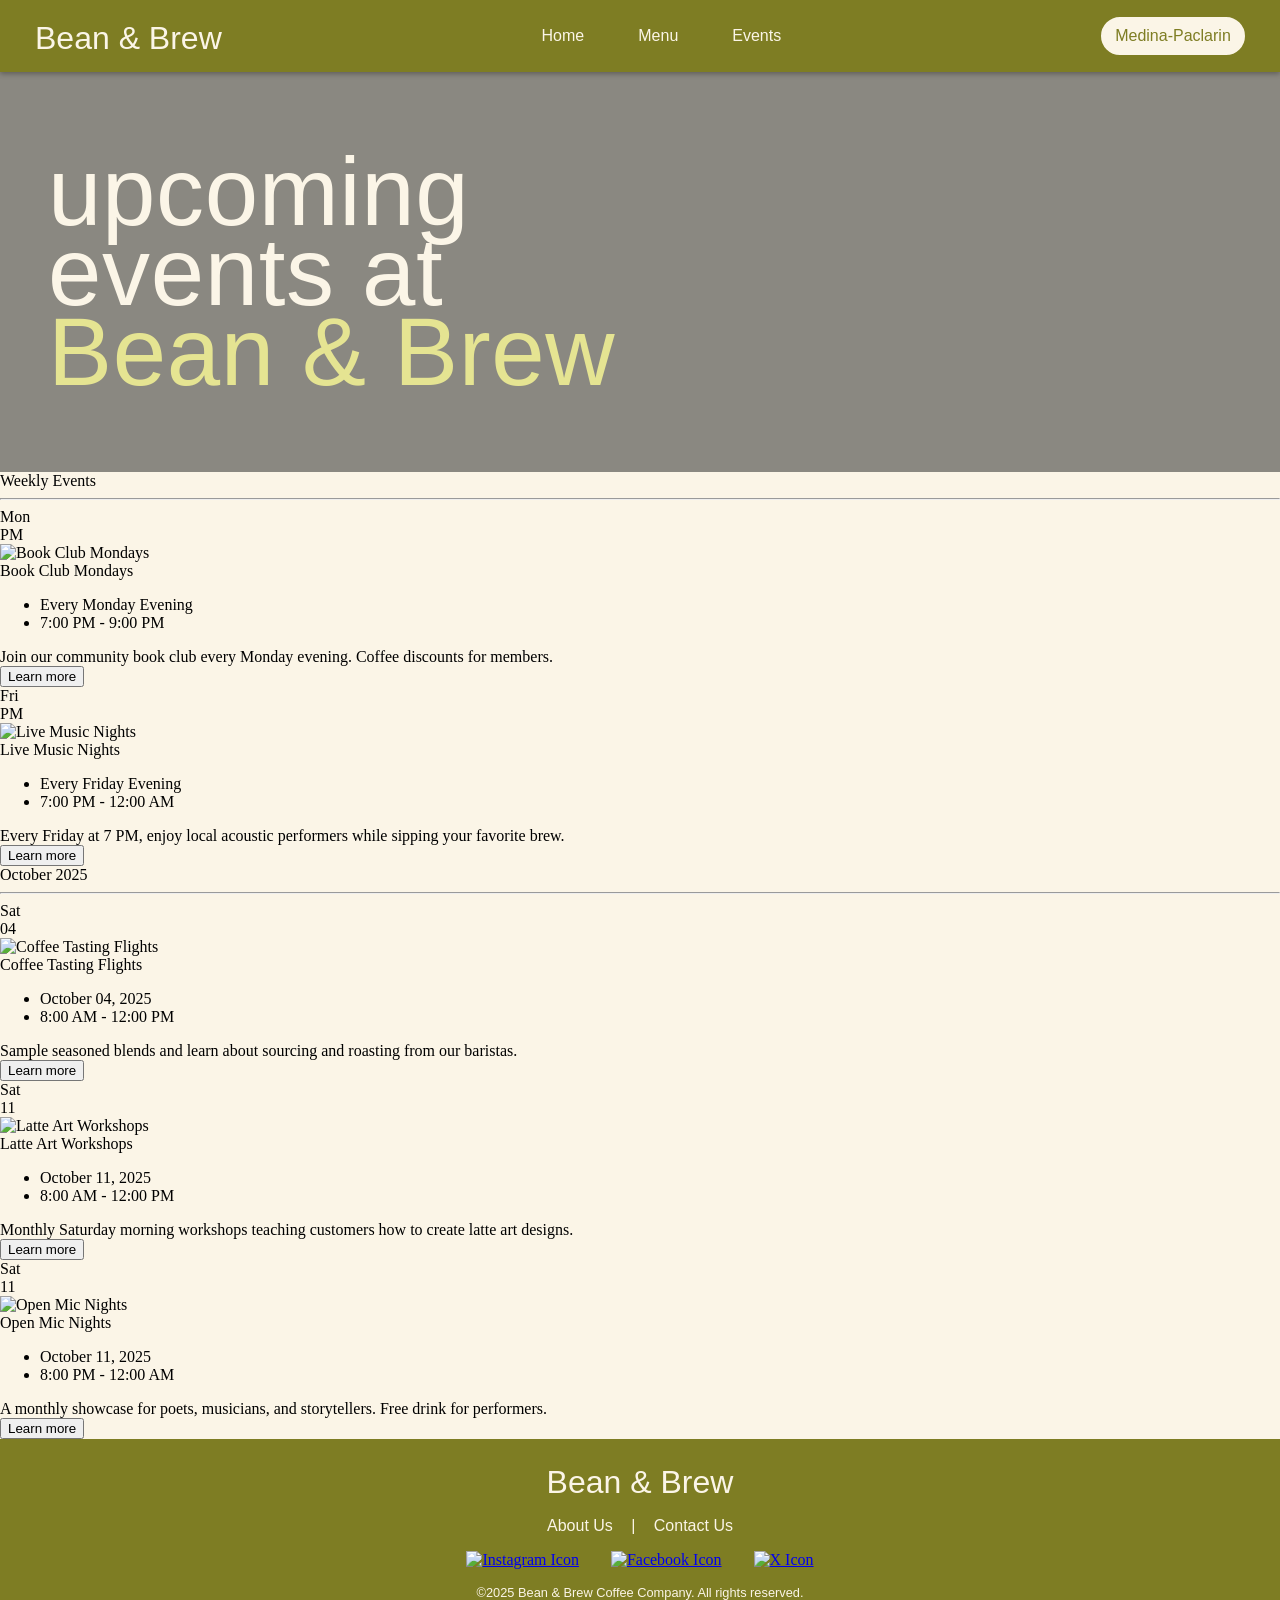
==== events.html @ 860c8d01 "Create events.html" ====
<!DOCTYPE html>
<html lang = "en">
<head>
    <meta charset = "UTF-8"/>
    <meta name = "viewport" content = "width=device-width, initial-scale=1.0">
    <title>Bean & Brew | Events</title>
    <link rel="stylesheet" href="font.css" />
    <link rel="stylesheet" href="header.css" />
    <link rel="stylesheet" href="footer.css" />
    <link rel="stylesheet" href="eventsStyle.css" />
</head> 
<body> 
    <!-- header -->
    <header class="header">
        <nav class="nav">
            <div class="beanbrew">Bean & Brew</div>
            <ul>
                <li><a href="index.html">Home</a></li>
                <li><a href="menu.html">Menu</a></li>
                <li><a href="events.html">Events</a></li>
            </ul>
            
            <div class="headerbuttons">
                <input type="button" id="" name="" value="Medina-Paclarin" class="welcomeButton" title="Profile Page">
            </div>
        </nav>
    </header>

    <!-- banner -->
     <section class="banner">
        <div class="message">
            <span>upcoming</span>
            <span>events at</span>
            <span class="highlight">Bean & Brew</span>
        </div>
     </section>

     <!-- events -->
    <main>

        <!-- weekly events -->
        <section>

            <!-- weekly divider -->
            <div class="weeklyDivider">
            <span class="sectionText">Weekly Events</span><hr class="weeklyLine">
            </div>

            <container class="weeklyEvent">
                <div class="weeklyInfo">Mon<br>PM</div>
                <div class="weeklyInfo"><img src="images/events/book club.jpg" alt="Book Club Mondays"></div>
                <div class="weeklyInfo">Book Club Mondays</div>
                <div class="weeklyInfo">
                    <ul>
                        <li>Every Monday Evening</li>
                        <li>7:00 PM - 9:00 PM</li>
                    </ul>
                </div>
                <div class="weeklyInfo">Join our community book club every Monday evening. Coffee discounts for members.</div>
                <div class="weeklyInfo"><input type="button" id="" name="" value="Learn more" class="learn" title="Learn more"></div>
            </container>

            <container class="weeklyEvent">
                <div class="weeklyInfo">Fri<br>PM</div>
                <div class="weeklyInfo"><img src="images/events/live nights.jpg" alt="Live Music Nights"></div>
                <div class="weeklyInfo">Live Music Nights</div>
                <div class="weeklyInfo">
                    <ul>
                        <li>Every Friday Evening</li>
                        <li>7:00 PM - 12:00 AM</li>
                    </ul>
                </div>
                <div class="weeklyInfo">Every Friday at 7 PM, enjoy local acoustic performers while sipping your favorite brew.</div>
                <div class="weeklyInfo"><input type="button" id="" name="" value="Learn more" class="learn" title="Learn more"></div>
            </container>
        </section>

        <!-- month events -->
        <section>

            <!-- month divider -->
            <div class="monthlyDivider">
            <span class="sectionText">October 2025</span><hr class="monthlyLine">
            </div>
            
            <container class="monthlyEvent">
                <div class="monthlyInfo">Sat<br>04</div>
                <div class="monthlyInfo"><img src="images/events/coffee tasting.jpg" alt="Coffee Tasting Flights"></div>
                <div class="monthlyInfo">Coffee Tasting Flights</div>
                <div class="monthlyInfo">
                    <ul>
                        <li>October 04, 2025</li>
                        <li>8:00 AM - 12:00 PM</li>
                    </ul>
                </div>
                <div class="monthlyInfo">Sample seasoned blends and learn about sourcing and roasting from our baristas.</div>
                <div class="monthlyInfo"><input type="button" id="" name="" value="Learn more" class="learn" title="Learn more"></div>
            </container>

            <container class="monthlyEvent">
                <div class="monthlyInfo">Sat<br>11</div>
                <div class="monthlyInfo"><img src="images/events/latte art.jpg" alt="Latte Art Workshops"></div>
                <div class="monthlyInfo">Latte Art Workshops</div>
                <div class="monthlyInfo">
                    <ul>
                        <li>October 11, 2025</li>
                        <li>8:00 AM - 12:00 PM</li>
                    </ul>
                </div>
                <div class="monthlyInfo">Monthly Saturday morning workshops teaching customers how to create latte art designs.</div>
                <div class="monthlyInfo"><input type="button" id="" name="" value="Learn more" class="learn" title="Learn more"></div>
            </container>

            <container class="monthlyEvent">
                <div class="monthlyInfo">Sat<br>11</div>
                <div class="monthlyInfo"><img src="images/events/open mic.jpg" alt="Open Mic Nights"></div>
                <div class="monthlyInfo">Open Mic Nights</div>
                <div class="monthlyInfo">
                    <ul>
                        <li>October 11, 2025</li>
                        <li>8:00 PM - 12:00 AM</li>
                    </ul>
                </div>
                <div class="monthlyInfo">A monthly showcase for poets, musicians, and storytellers. Free drink for performers.</div>
                <div class="monthlyInfo"><input type="button" id="" name="" value="Learn more" class="learn" title="Learn more"></div>
            </container>
        </section>
    </main>

    <!-- footer -->
    <footer class="footer">
        <div class="footerbeanbrew">Bean & Brew</div>
        <div class="link">
            <a href="index.html#aboutUs"><span>About Us</span></a>
            <span>|</span>
            <a href="index.html#contactInformation"><span>Contact Us</span></a>
        </div>
        <div class="socials">
            <a href="https://www.instagram.com/" title="Visit Instagram Page"><img src="images/main/instagramIcon.png" alt="Instagram Icon"></a>
            <a href="https://www.facebook.com/" title="Visit Facebook Page"><img src="images/main/facebookIcon.png" alt="Facebook Icon"></a>
            <a href="https://x.com/" title="Visit X Page"><img src="images/main/xIcon.png" alt="X Icon"></a>
        </div>
        <div class="copyrightText">©2025 Bean & Brew Coffee Company. All rights reserved.</div>
    </footer>
</body>                 
</html>
---- header.css ----
/*  colors: FBF5E7, 7E7D23, 744B37, E5E492*/
html {
    scroll-behavior: smooth;
}

body {
    background-color: #FBF5E7;
    background-image: url(images/main/pattern.png);
    background-size: contain;
    font: "Host Grotesk", sans-serif;
    margin: 0;
    padding: 0;
}

@media (min-width: 1051px) {
   .header {
        position: sticky;
        top: 0;
        z-index: 999;
        box-shadow: 0 2px 5px rgba(0, 0, 0, 0.3);
        padding: 15px;
        background-color: #7E7D23;
    }

    .nav {
        display: flex;
        justify-content: space-between;
        align-items: center;
    }

    .nav ul {
        list-style-type: none;
        margin: 0;
        padding: 0;
        font-size: 1rem;
    }

    .nav ul li {
        display: inline;
        margin: 25px;
        text-align: center;
    }

    .nav ul li a {
        color: #FBF5E7;
        text-decoration: none;
        font-family: "Host Grotesk", sans-serif;
    }

    .beanbrew {
        color: #FBF5E7;
        font-family: "Bolota", sans-serif;
        text-align: left;
        font-size: 2rem;
        padding-top: 5px;
        padding-left: 20px;
    }

    .headerbuttons {
        display: flex;
        gap: 10px;
        padding-right: 20px;
    }
    .headerbuttons input {
        border-radius: 5rem;
        border-style: solid;
        padding: 0.5rem 0.7rem;
        font-family: "Host Grotesk", sans-serif;
        font-size: 1rem;
        width: 9rem;
        display: flex;
        flex-direction: row;
    }

    .welcomeButton {
        background-color: #FBF5E7;
        color: #7E7D23;
        border-color: #FBF5E7;
        cursor: pointer;
    }

        /* banner */
    .banner {
        background-size: cover;
        height: 25rem;
        background-position: center;
        display: flex;
        align-items: center;
        justify-content: flex-start;
    }

    .message {
        background-color: rgb(27, 29, 28,0.5);
        height: 25rem;
        width: 100rem;
        display: flex;
        flex-direction: column;
        justify-content: center;
    }

    .message span {
        display: flex;
        justify-content: flex-start;
        align-items: center;
        padding-left: 3rem;
        color: #FBF5E7;
        font-family: "Bolota", sans-serif;
        letter-spacing: 0.04rem;
        font-size: 6rem;
        line-height: 5rem;   
    }

    .banner .message span.highlight {
        color: #E5E492;
    }
}

@media (max-width: 1050px) and (min-width: 801px) {
    .header {
        position: sticky;
        top: 0;
        z-index: 999;
        box-shadow: 0 2px 5px rgba(0, 0, 0, 0.3);
        padding: 13px;
        background-color: #7E7D23;
    }

    .nav {
        display: flex;
        justify-content: space-between;
        align-items: center;
    }

    .nav ul {
        list-style-type: none;
        margin: 0;
        padding: 0;
        font-size: 0.8rem;
    }

    .nav ul li {
        display: inline;
        margin: 18px;
        text-align: center;
    }

    .nav ul li a {
        color: #FBF5E7;
        text-decoration: none;
        font-family: "Host Grotesk", sans-serif;
    }

    .beanbrew {
        color: #FBF5E7;
        font-family: "Bolota", sans-serif;
        text-align: left;
        font-size: 1.5rem;
        padding-top: 4px;
        padding-left: 20px;
    }

    .headerbuttons {
        display: flex;
        gap: 9px;
        padding-right: 20px;
    }
    .headerbuttons input {
        border-radius: 5rem;
        border-style: solid;
        padding: 0.3rem 0.5rem;
        font-family: "Host Grotesk", sans-serif;
        font-size: 0.8rem;
        height: 1.9rem;
        width: 7.3rem;
        display: flex;
        flex-direction: row;
    }

    .welcomeButton {
        background-color: #FBF5E7;
        color: #7E7D23;
        border-color: #FBF5E7;
        cursor: pointer;
    }

    /* banner */
    .banner {
        background-size: cover;
        height: 18rem;
        background-position: center;
        display: flex;
        align-items: center;
        justify-content: flex-start;
    }

    .message {
        background-color: rgb(27, 29, 28,0.5);
        height: 18rem;
        width: 100rem;
        display: flex;
        flex-direction: column;
        justify-content: center;
    }

    .message span {
        display: flex;
        justify-content: flex-start;
        align-items: center;
        padding-left: 3rem;
        color: #FBF5E7;
        font-family: "Bolota", sans-serif;
        letter-spacing: 0.04rem;
        font-size: 4rem;
        line-height: 4rem;   
    }

    .banner .message span.highlight {
        color: #E5E492;
    }
}

@media (max-width: 800px) and (min-width: 501px) {
   .header {
        position: sticky;
        top: 0;
        z-index: 999;
        box-shadow: 0 2px 5px rgba(0, 0, 0, 0.3);
        padding: 10px;
        background-color: #7E7D23;
    }

    .nav {
        display: flex;
        justify-content: space-between;
        align-items: center;
    }

    .nav ul {
        list-style-type: none;
        margin: 0;
        padding: 0;
        font-size: 0.7rem;
    }

    .nav ul li {
        display: inline;
        margin: 9px;
        text-align: center;
    }

    .nav ul li a {
        color: #FBF5E7;
        text-decoration: none;
        font-family: "Host Grotesk", sans-serif;
    }

    .beanbrew {
        color: #FBF5E7;
        font-family: "Bolota", sans-serif;
        text-align: left;
        font-size: 1.3rem;
        padding-top: 3px;
        padding-left: 20px;
    }

    .headerbuttons {
        display: flex;
        gap: 8px;
        padding-right: 20px;
    }
    .headerbuttons input {
        border-radius: 5rem;
        border-style: solid;
        padding: 0.2rem 0.4rem;
        font-family: "Host Grotesk", sans-serif;
        font-size: 0.7rem;
        height: 1.5rem;
        width: 6.5rem;
        display: flex;
        flex-direction: row;
    }

    .welcomeButton {
        background-color: #FBF5E7;
        color: #7E7D23;
        border-color: #FBF5E7;
        cursor: pointer;
    }

    /* banner */
    .banner {
        background-size: cover;
        height: 13rem;
        background-position: center;
        display: flex;
        align-items: center;
        justify-content: flex-start;
    }

    .message {
        background-color: rgb(27, 29, 28,0.5);
        height: 13rem;
        width: 100rem;
        display: flex;
        flex-direction: column;
        justify-content: center;
    }

    .message span {
        display: flex;
        justify-content: flex-start;
        align-items: center;
        padding-left: 3rem;
        color: #FBF5E7;
        font-family: "Bolota", sans-serif;
        letter-spacing: 0.04rem;
        font-size: 3rem;
        line-height: 3rem;   
    }

    .banner .message span.highlight {
        color: #E5E492;
    }
}

@media (max-width: 500px) and (min-width: 401px) {
   .header {
        position: sticky;
        top: 0;
        z-index: 999;
        box-shadow: 0 2px 5px rgba(0, 0, 0, 0.3);
        padding: 10px;
        background-color: #7E7D23;
    }

    .nav {
        display: flex;
        justify-content: space-between;
        align-items: center;
    }

    .nav ul {
        list-style-type: none;
        margin: 0;
        padding: 0;
        font-size: 0.5rem;
    }

    .nav ul li {
        display: inline;
        margin: 9px;
        text-align: center;
    }

    .nav ul li a {
        color: #FBF5E7;
        text-decoration: none;
        font-family: "Host Grotesk", sans-serif;
    }

    .beanbrew {
        color: #FBF5E7;
        font-family: "Bolota", sans-serif;
        text-align: left;
        font-size: 1rem;
        padding-top: 3px;
        padding-left: 20px;
    }

    .headerbuttons {
        display: flex;
        gap: 8px;
        padding-right: 20px;
    }
    .headerbuttons input {
        border-radius: 5rem;
        border-style: solid;
        padding: 0.2rem 0.4rem;
        font-family: "Host Grotesk", sans-serif;
        font-size: 0.5rem;
        height: 1.5rem;
        width: 4.8rem;
        display: flex;
        flex-direction: row;
        justify-content: space-between;
    }

    .welcomeButton {
        background-color: #FBF5E7;
        color: #7E7D23;
        border-color: #FBF5E7;
        cursor: pointer;
    }

    /* banner */
    .banner {
        background-size: cover;
        height: 13rem;
        background-position: center;
        display: flex;
        align-items: center;
        justify-content: flex-start;
    }

    .message {
        background-color: rgb(27, 29, 28,0.5);
        height: 13rem;
        width: 100rem;
        display: flex;
        flex-direction: column;
        justify-content: center;
    }

    .message span {
        display: flex;
        justify-content: flex-start;
        align-items: center;
        padding-left: 3rem;
        color: #FBF5E7;
        font-family: "Bolota", sans-serif;
        letter-spacing: 0.04rem;
        font-size: 3rem;
        line-height: 3rem;   
    }

    .banner .message span.highlight {
        color: #E5E492;
    }
}

@media (max-width: 400px) {
   .header {
        position: sticky;
        top: 0;
        z-index: 999;
        box-shadow: 0 2px 5px rgba(0, 0, 0, 0.3);
        padding: 8px;
        background-color: #7E7D23;
    }

    .nav {
        display: flex;
        justify-content: space-between;
        align-items: center;
    }

    .nav ul {
        list-style-type: none;
        margin: 0;
        padding: 0;
        font-size: 0.5rem;
    }

    .nav ul li {
        display: inline;
        margin: 6px;
        text-align: center;
    }

    .nav ul li a {
        color: #FBF5E7;
        text-decoration: none;
        font-family: "Host Grotesk", sans-serif;
    }

    .beanbrew {
        color: #FBF5E7;
        font-family: "Bolota", sans-serif;
        text-align: left;
        font-size: 0.8rem;
        padding-top: 3px;
        padding-left: 10px;
    }

    .headerbuttons {
        display: flex;
        gap: 6px;
        padding-right: 10px;
    }
    .headerbuttons input {
        border-radius: 5rem;
        border-style: solid;
        padding: 0.1rem 0.3rem;
        font-family: "Host Grotesk", sans-serif;
        font-size: 0.5rem;
        height: 1.3rem;
        width: 4.5rem;
        display: flex;
        flex-direction: row;
        justify-content: space-between;
    }

    .welcomeButton {
        background-color: #FBF5E7;
        color: #7E7D23;
        border-color: #FBF5E7;
        cursor: pointer;
    }

    /* banner */
    .banner {
        background-size: cover;
        height: 8rem;
        background-position: center;
        display: flex;
        align-items: center;
        justify-content: flex-start;
    }

    .message {
        background-color: rgb(27, 29, 28,0.5);
        height: 8rem;
        width: 100rem;
        display: flex;
        flex-direction: column;
        justify-content: center;
    }

    .message span {
        display: flex;
        justify-content: flex-start;
        align-items: center;
        padding-left: 2rem;
        color: #FBF5E7;
        font-family: "Bolota", sans-serif;
        letter-spacing: 0.04rem;
        font-size: 1.8rem;
        line-height: 1.8rem;   
    }

    .banner .message span.highlight {
        color: #E5E492;
    }
}
---- footer.css ----
/*  colors: FBF5E7, 7E7D23, 744B37, E5E492*/
html {
    scroll-behavior: smooth;
}

body {
    background-color: #FBF5E7;
    background-image: url(images/main/pattern.png);
    background-size: contain;
    font: "Host Grotesk", sans-serif;
    margin: 0;
    padding: 0;
}

@media (min-width: 1051px) {
    /* footer */
    .footer {
        padding: 25px;
        background-color: #7E7D23;
        display: flex;
        flex-direction: column;
        justify-content: center;
        align-items: center;
        gap: 1rem;
    }

    .footerbeanbrew {
        font-family: "Bolota", sans-serif;
        color: #FBF5E7;
        font-size: 2rem;
    }

    .link * {
        color: #FBF5E7;
        text-decoration: none;
        font-family: "Host Grotesk", sans-serif;
        font-size: 1rem;
        margin: 0.3rem;
    }

    .footer .socials {
        display: flex;
        flex-direction: row;
        justify-content: center;
        align-items: center;
        gap: 2rem;
    }

    .footer .socials img {
        width:1.5rem;
    }

    .copyrightText {
        color: #FBF5E7;
        font-family: "Host Grotesk", sans-serif;
        font-size: 0.8rem;
        white-space: nowrap;
    }
}

@media (max-width: 1050px) and (min-width: 801px) {
    /* footer */
    .footer {
        padding: 20px;
        background-color: #7E7D23;
        display: flex;
        flex-direction: column;
        justify-content: center;
        align-items: center;
        gap: 0.5rem;
    }

    .footerbeanbrew {
        font-family: "Bolota", sans-serif;
        color: #FBF5E7;
        font-size: 1.5rem;
    }

    .link * {
        color: #FBF5E7;
        text-decoration: none;
        font-family: "Host Grotesk", sans-serif;
        font-size: 0.8rem;
        margin: 0.3rem;
    }

    .footer .socials {
        display: flex;
        flex-direction: row;
        justify-content: center;
        align-items: center;
        gap: 2rem;
    }

    .footer .socials img {
        width:1.2rem;
    }

    .copyrightText {
        color: #FBF5E7;
        font-family: "Host Grotesk", sans-serif;
        font-size: 0.6rem;
        white-space: nowrap;
    }
}

@media (max-width: 800px) and (min-width: 501px) {
    /* footer */
    .footer {
        padding: 15px;
        background-color: #7E7D23;
        display: flex;
        flex-direction: column;
        justify-content: center;
        align-items: center;
        gap: 0.5rem;
    }

    .footerbeanbrew {
        font-family: "Bolota", sans-serif;
        color: #FBF5E7;
        font-size: 1rem;
    }

    .link * {
        color: #FBF5E7;
        text-decoration: none;
        font-family: "Host Grotesk", sans-serif;
        font-size: 0.7rem;
        margin: 0.3rem;
    }

    .footer .socials {
        display: flex;
        flex-direction: row;
        justify-content: center;
        align-items: center;
        gap: 1rem;
    }

    .footer .socials img {
        width:1rem;
    }

    .copyrightText {
        color: #FBF5E7;
        font-family: "Host Grotesk", sans-serif;
        font-size: 0.5rem;
        white-space: nowrap;
    }
}

@media (max-width: 500px) and (min-width: 401px) {
    /* footer */
    .footer {
        padding: 15px;
        background-color: #7E7D23;
        display: flex;
        flex-direction: column;
        justify-content: center;
        align-items: center;
        gap: 0.5rem;
    }

    .footerbeanbrew {
        font-family: "Bolota", sans-serif;
        color: #FBF5E7;
        font-size: 1rem;
    }

    .link * {
        color: #FBF5E7;
        text-decoration: none;
        font-family: "Host Grotesk", sans-serif;
        font-size: 0.5rem;
        margin: 0.3rem;
    }

    .footer .socials {
        display: flex;
        flex-direction: row;
        justify-content: center;
        align-items: center;
        gap: 1rem;
    }

    .footer .socials img {
        width:1rem;
    }

    .copyrightText {
        color: #FBF5E7;
        font-family: "Host Grotesk", sans-serif;
        font-size: 0.3rem;
        white-space: nowrap;
    }
}

@media (max-width: 400px) {
    /* footer */
    .footer {
        padding: 13px;
        background-color: #7E7D23;
        display: flex;
        flex-direction: column;
        justify-content: center;
        align-items: center;
        gap: 0.3rem;
    }

    .footerbeanbrew {
        font-family: "Bolota", sans-serif;
        color: #FBF5E7;
        font-size: 0.8rem;
    }

    .link * {
        color: #FBF5E7;
        text-decoration: none;
        font-family: "Host Grotesk", sans-serif;
        font-size: 0.5rem;
        margin: 0.2rem;
    }

    .footer .socials {
        display: flex;
        flex-direction: row;
        justify-content: center;
        align-items: center;
        gap: 1rem;
    }

    .footer .socials img {
        width:1rem;
    }

    .copyrightText {
        color: #FBF5E7;
        font-family: "Host Grotesk", sans-serif;
        font-size: 0.4rem;
        white-space: nowrap;
    }
}
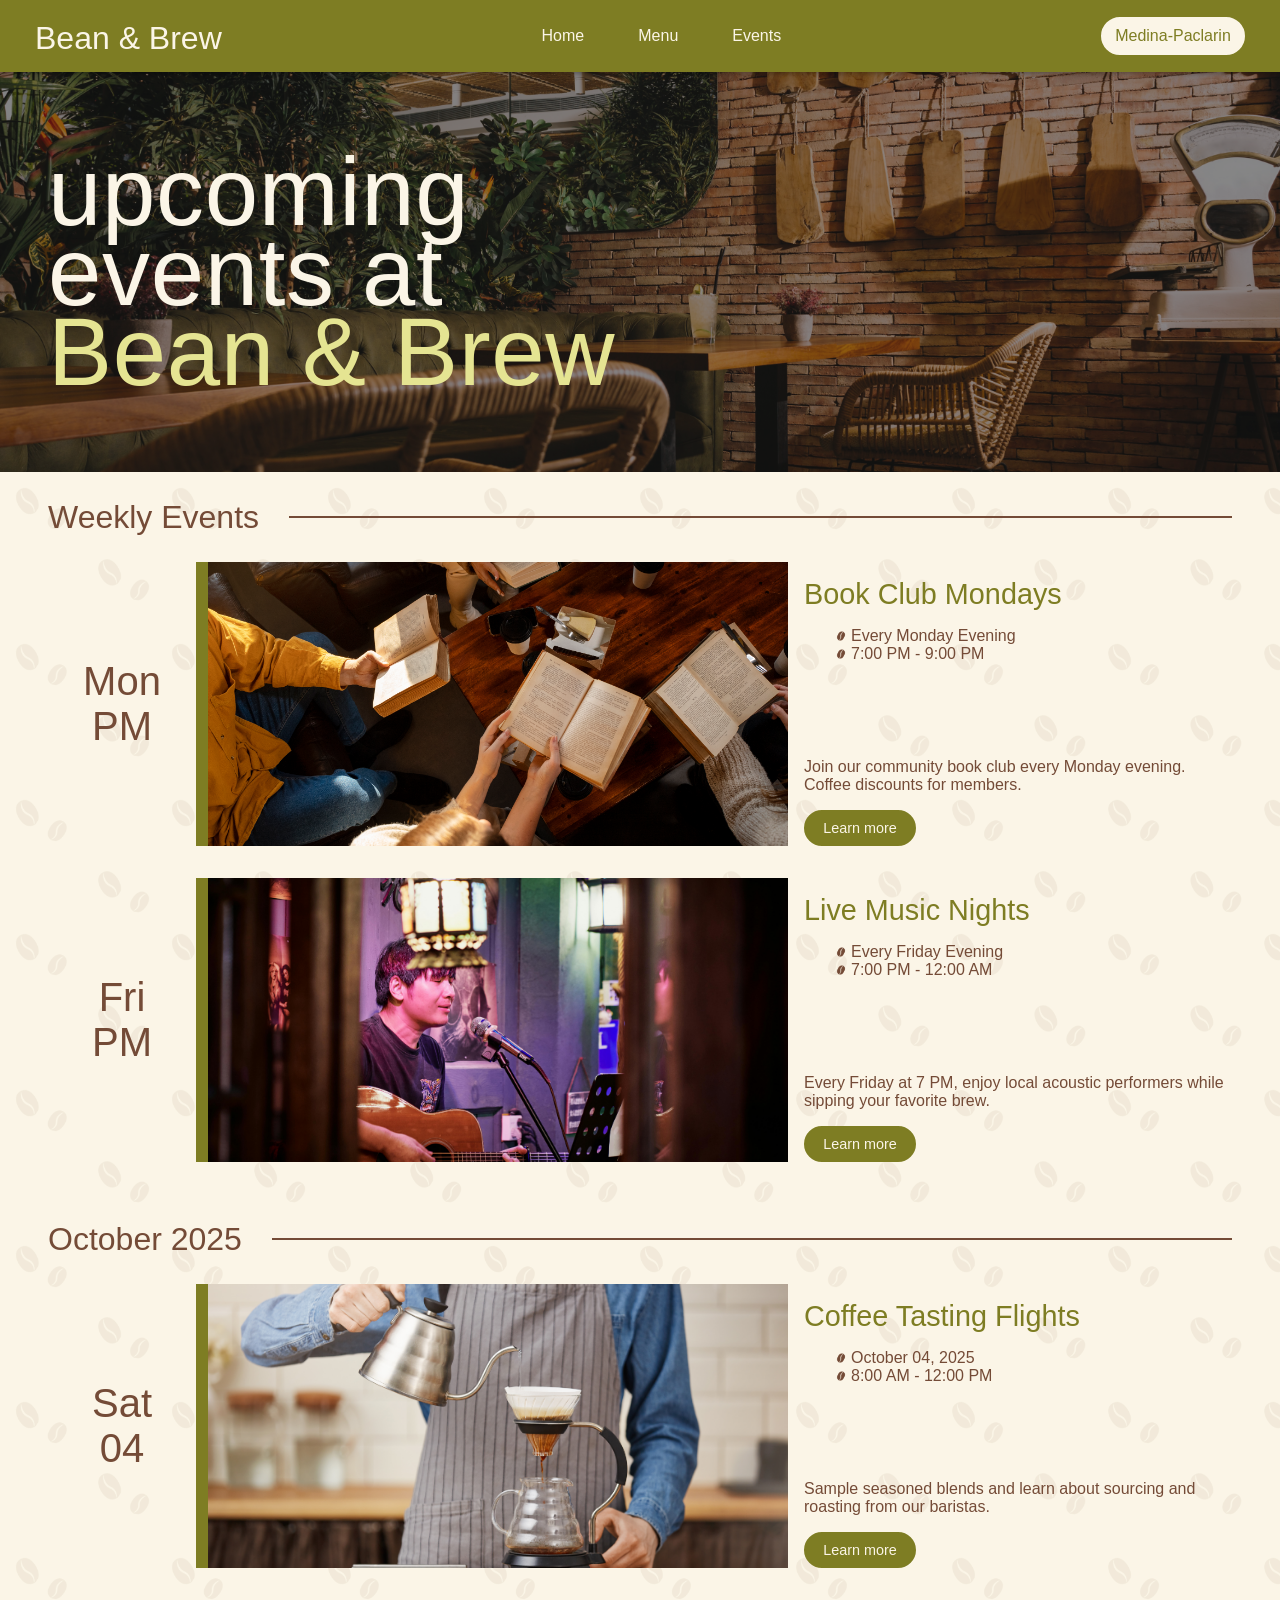
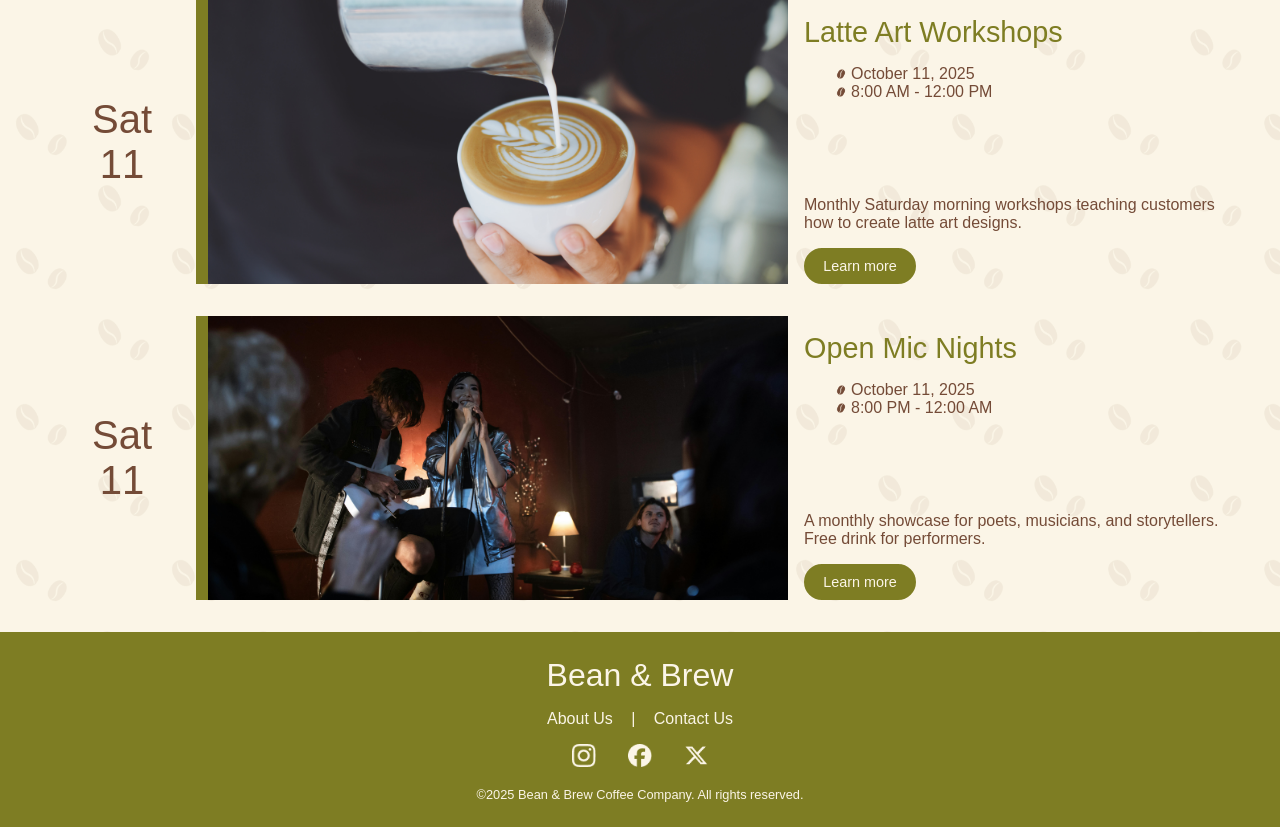
==== commit fe50f52a: "events.html" ====
--- a/events.html
+++ b/events.html
@@ -4,6 +4,8 @@
     <meta charset = "UTF-8"/>
     <meta name = "viewport" content = "width=device-width, initial-scale=1.0">
     <title>Bean & Brew | Events</title>
+    <link href="https://db.onlinewebfonts.com/c/3d9e6bbad16ecc01310433beda2ccd6a?family=Host+Grotesk" rel="stylesheet">
+    <link href="https://db.onlinewebfonts.com/c/500899405f17a77ace3779878c96c40a?family=Bolota" rel="stylesheet">
     <link rel="stylesheet" href="font.css" />
     <link rel="stylesheet" href="header.css" />
     <link rel="stylesheet" href="footer.css" />
@@ -143,4 +145,4 @@
         <div class="copyrightText">©2025 Bean & Brew Coffee Company. All rights reserved.</div>
     </footer>
 </body>                 
-</html>+</html>
--- a/font.css
+++ b/font.css
@@ -0,0 +1,25 @@
+/* font families */
+@font-face {
+    font-family: "Bolota";
+    src: url("500899405f17a77ace3779878c96c40a.eot");
+    src: url("500899405f17a77ace3779878c96c40a.eot?#iefix")format("embedded-opentype"),
+        url("500899405f17a77ace3779878c96c40a.woff")format("woff"),
+        url("500899405f17a77ace3779878c96c40a.woff2")format("woff2"),
+        url("500899405f17a77ace3779878c96c40a.ttf")format("truetype"),
+        url("500899405f17a77ace3779878c96c40a.svg#Bolota")format("svg");
+    font-weight: normal;
+    font-style: normal;
+    font-display: swap;
+}
+@font-face {
+    font-family: "Host Grotesk";
+    src: url("3d9e6bbad16ecc01310433beda2ccd6a.eot");
+    src: url("3d9e6bbad16ecc01310433beda2ccd6a.eot?#iefix")format("embedded-opentype"),
+        url("3d9e6bbad16ecc01310433beda2ccd6a.woff")format("woff"),
+        url("3d9e6bbad16ecc01310433beda2ccd6a.woff2")format("woff2"),
+        url("3d9e6bbad16ecc01310433beda2ccd6a.ttf")format("truetype"),
+        url("3d9e6bbad16ecc01310433beda2ccd6a.svg#Host Grotesk")format("svg");
+    font-weight: normal;
+    font-style: normal;
+    font-display: swap;
+}
--- a/eventsStyle.css
+++ b/eventsStyle.css
@@ -0,0 +1,715 @@
+/*  colors: FBF5E7, 7E7D23, 744B37, E5E492*/
+html {
+    scroll-behavior: smooth;
+}
+
+body {
+    background-color: #FBF5E7;
+    background-image: url(images/main/pattern.png);
+    background-size: contain;
+    font: "Host Grotesk", sans-serif;
+    margin: 0;
+    padding: 0;
+}
+
+@media (min-width: 1051px) {
+    /* banner */
+    .banner {
+        background-image: url("images/events/eventsBanner.jpg");
+    }
+
+    /* dividers */
+    .sectionText {
+        font-family: "Host Grotesk", sans-serif;
+        color: #744B37;
+        font-size: 2rem;
+        font-weight: 500;
+        padding-left: 3rem;
+        white-space: nowrap;
+    }
+
+    .weeklyDivider, .monthlyDivider {
+        display: flex;
+        justify-content: center;
+        flex-direction: row;
+        align-items: center;
+        width: 100%;
+        padding-top: 1.5rem;
+        padding-bottom: 1.5rem;
+    }
+
+    .weeklyLine, .monthlyLine {
+        background-color: #744B37;
+        border: none; 
+        height: 2px;
+        width: 100%;
+        margin-top: 20px;
+        margin-bottom: 20px;
+        margin-left: 30px;
+        margin-right: 3rem;
+    }
+
+    /* weekly and monthly events */
+    .weeklyEvent, .monthlyEvent {
+        margin-left: 3rem;
+        margin-right: 3rem;
+        padding-bottom: 1rem;
+        height: 300px;
+        width: auto;
+        display: grid;
+        grid-template-columns: repeat(8, 1fr);
+        grid-template-rows: repeat(6, 1fr);
+    }
+
+    .weeklyInfo, .monthlyInfo {
+        display: flex;
+        margin-bottom: 1rem;
+        justify-content: left;
+        align-items: center;
+        font-family: "Host Grotesk", sans-serif;
+        color: #744B37;
+        font-size: 1rem;
+    }
+
+    .weeklyInfo:first-child, .monthlyInfo:first-child {
+        text-align: center;
+        font-family: "Bolota", sans-serif;
+        font-size: 2.5rem;
+        justify-content: center;
+        grid-column: 1/2;
+        grid-row: 1/7;
+    }
+
+    .weeklyInfo:nth-child(2), .monthlyInfo:nth-child(2) {
+        background-color: #7E7D23;
+        grid-column: 2/6;
+        grid-row: 1/7;
+    }
+
+    .weeklyInfo img, .monthlyInfo img {
+        padding-left: 2%;
+        width: 98%;
+        height: 100%;
+        object-fit: cover;
+    }
+
+    .weeklyInfo:nth-child(3), .monthlyInfo:nth-child(3) {
+        color: #7E7D23;
+        font-family: "Bolota", sans-serif;
+        font-size: 1.8rem;
+        grid-column: 6/9;
+        grid-row: 1/2;
+        margin-top: 1rem;
+        margin-left: 1rem;
+    }
+
+    .weeklyInfo:nth-child(4), .monthlyInfo:nth-child(4) {
+        font-weight: 500;
+        grid-column: 6/9;
+        grid-row: 2/4;
+        align-items: first baseline;
+        margin-left: 3rem;
+    }
+
+    .weeklyInfo ul, .monthlyInfo ul {
+        list-style-type: none;
+        padding: 0;
+        margin: 0;
+    }
+
+    .weeklyInfo li, .monthlyInfo li {
+        background-image: url('images/main/coffee_bean.png');
+        background-repeat: no-repeat;
+        background-position: 0 center;
+        background-size: 10px;
+        padding-left: 15px;
+    }
+
+    .weeklyInfo:nth-child(5), .monthlyInfo:nth-child(5) {
+        grid-column: 6/9;
+        grid-row: 4/6;
+        align-items: last baseline;
+        margin-left: 1rem;
+        margin-bottom: 1rem;
+    }
+
+    .weeklyInfo:nth-child(6), .monthlyInfo:nth-child(6) {
+        grid-column: 6/9;
+        grid-row: 6/7;
+        margin-left: 1rem;
+    }
+
+    .weeklyInfo input, .monthlyInfo input {
+        background-color: #7E7D23;
+        color: #FBF5E7;
+        border-color: #7E7D23;
+        cursor: pointer;
+        border-radius: 5rem;
+        border-style: solid;
+        padding: 0.5rem 0.7rem;
+        font-size: 0.9rem;
+        width: 7rem;
+    }
+}
+
+@media (max-width: 1050px) and (min-width: 801px) {
+    /* banner */
+    .banner {
+        background-image: url("images/events/eventsBanner.jpg");
+    }
+
+    /* dividers */
+    .sectionText {
+        font-family: "Host Grotesk", sans-serif;
+        color: #744B37;
+        font-size: 1.8rem;
+        font-weight: 500;
+        padding-left: 3rem;
+        white-space: nowrap;
+    }
+
+    .weeklyDivider,  .monthlyDivider {
+        display: flex;
+        justify-content: center;
+        flex-direction: row;
+        align-items: center;
+        width: 100%;
+        padding-top: 1.2rem;
+        padding-bottom: 1.2rem;
+    }
+
+    .weeklyLine, .monthlyLine {
+        background-color: #744B37;
+        border: none; 
+        height: 1.5px;
+        width: 100%;
+        margin-top: 20px;
+        margin-bottom: 20px;
+        margin-left: 30px;
+        margin-right: 3rem;
+    }
+
+    /* weekly and monthly events */
+    .weeklyEvent, .monthlyEvent {
+        margin-left: 3rem;
+        margin-right: 3rem;
+        padding-bottom: 0.8rem;
+        height: 250px;
+        width: auto;
+        display: grid;
+        grid-template-columns: repeat(6, 1fr);
+        grid-template-rows: repeat(5, 1fr);
+    }
+
+    .weeklyInfo, .monthlyInfo {
+        display: flex;
+        margin-bottom: 0.8rem;
+        justify-content: left;
+        align-items: center;
+        font-family: "Host Grotesk", sans-serif;
+        color: #744B37;
+        font-size: 0.8rem;
+    }
+
+    .weeklyInfo:first-child, .monthlyInfo:first-child {
+        text-align: center;
+        font-family: "Bolota", sans-serif;
+        font-size: 1.5rem;
+        justify-content: center;
+        grid-column: 1/2;
+        grid-row: 1/6;
+    }
+
+    .weeklyInfo:nth-child(2), .monthlyInfo:nth-child(2) {
+        background-color: #7E7D23;
+        grid-column: 2/5;
+        grid-row: 1/6;
+    }
+
+    .weeklyInfo img, .monthlyInfo img {
+        padding-left: 2%;
+        width: 98%;
+        height: 100%;
+        object-fit: cover;
+    }
+
+    .weeklyInfo:nth-child(3), .monthlyInfo:nth-child(3) {
+        color: #7E7D23;
+        font-family: "Bolota", sans-serif;
+        font-size: 1.2rem;
+        grid-column: 5/7;
+        grid-row: 1/2;
+        margin-top: 0.8rem;
+        margin-left: 1rem;
+    }
+
+    .weeklyInfo:nth-child(4), .monthlyInfo:nth-child(4) {
+        font-weight: 500;
+        grid-column: 5/7;
+        grid-row: 2/3;
+        align-items: first baseline;
+        margin-left: 2rem;
+    }
+
+    .weeklyInfo ul, .monthlyInfo ul {
+        list-style-type: none;
+        padding: 0;
+        margin: 0;
+    }
+
+    .weeklyInfo li, .monthlyInfo li {
+        background-image: url('images/main/coffee_bean.png');
+        background-repeat: no-repeat;
+        background-position: 0 center;
+        background-size: 8px;
+        padding-left: 13px;
+    }
+
+    .weeklyInfo:nth-child(5), .monthlyInfo:nth-child(5) {
+        grid-column: 5/7;
+        grid-row: 3/5;
+        align-items: last baseline;
+        margin-left: 1rem;
+        margin-bottom: 0.8rem;
+    }
+
+    .weeklyInfo:nth-child(6), .monthlyInfo:nth-child(6) {
+        grid-column: 5/7;
+        grid-row: 5/6;
+        margin-left: 1rem;
+    }
+
+    .weeklyInfo input, .monthlyInfo input {
+        background-color: #7E7D23;
+        color: #FBF5E7;
+        border-color: #7E7D23;
+        cursor: pointer;
+        border-radius: 5rem;
+        border-style: solid;
+        padding: 0.3rem 0.5rem;
+        font-size: 0.8rem;
+        height: 1.9rem;
+        width: 6rem;
+    }
+}
+
+@media (max-width: 800px) and (min-width: 501px) {
+    /* banner */
+    .banner {
+        background-image: url("images/events/eventsBanner.jpg");
+    }
+
+    /* dividers */
+    .sectionText {
+        font-family: "Host Grotesk", sans-serif;
+        color: #744B37;
+        font-size: 1.2rem;
+        font-weight: 500;
+        padding-left: 3rem;
+        white-space: nowrap;
+    }
+
+    .weeklyDivider,  .monthlyDivider {
+        display: flex;
+        justify-content: center;
+        flex-direction: row;
+        align-items: center;
+        width: 100%;
+        padding-top: 0.8rem;
+        padding-bottom: 0.8rem;
+    }
+
+    .weeklyLine, .monthlyLine {
+        background-color: #744B37;
+        border: none; 
+        height: 1px;
+        width: 100%;
+        margin-top: 20px;
+        margin-bottom: 20px;
+        margin-left: 30px;
+        margin-right: 3rem;
+    }
+
+    /* weekly and monthly events */
+    .weeklyEvent, .monthlyEvent {
+        margin-left: 3rem;
+        margin-right: 3rem;
+        padding-bottom: 0.5rem;
+        height: 150px;
+        width: auto;
+        display: grid;
+        grid-template-columns: repeat(6, 1fr);
+        grid-template-rows: repeat(5, 1fr);
+    }
+
+    .weeklyInfo, .monthlyInfo {
+        display: flex;
+        margin-bottom: 0.5rem;
+        justify-content: left;
+        align-items: center;
+        font-family: "Host Grotesk", sans-serif;
+        color: #744B37;
+        font-size: 0.5rem;
+    }
+
+    .weeklyInfo:first-child, .monthlyInfo:first-child {
+        text-align: center;
+        font-family: "Bolota", sans-serif;
+        font-size: 1.2rem;
+        justify-content: center;
+        grid-column: 1/2;
+        grid-row: 1/6;
+    }
+
+    .weeklyInfo:nth-child(2), .monthlyInfo:nth-child(2) {
+        background-color: #7E7D23;
+        grid-column: 2/5;
+        grid-row: 1/6;
+    }
+
+    .weeklyInfo img, .monthlyInfo img {
+        padding-left: 2%;
+        width: 98%;
+        height: 100%;
+        object-fit: cover;
+    }
+
+    .weeklyInfo:nth-child(3), .monthlyInfo:nth-child(3) {
+        color: #7E7D23;
+        font-family: "Bolota", sans-serif;
+        font-size: 0.9rem;
+        grid-column: 5/7;
+        grid-row: 1/2;
+        margin-top: 0.5rem;
+        margin-left: 1rem;
+    }
+
+    .weeklyInfo:nth-child(4), .monthlyInfo:nth-child(4) {
+        font-weight: 500;
+        grid-column: 5/7;
+        grid-row: 2/3;
+        align-items: first baseline;
+        margin-left: 1.5rem;
+    }
+
+    .weeklyInfo ul, .monthlyInfo ul {
+        list-style-type: none;
+        padding: 0;
+        margin: 0;
+    }
+
+    .weeklyInfo li, .monthlyInfo li {
+        background-image: url('images/main/coffee_bean.png');
+        background-repeat: no-repeat;
+        background-position: 0 center;
+        background-size: 5px;
+        padding-left: 10px;
+    }
+
+    .weeklyInfo:nth-child(5), .monthlyInfo:nth-child(5) {
+        grid-column: 5/7;
+        grid-row: 3/5;
+        align-items: last baseline;
+        margin-left: 1rem;
+        margin-bottom: 0.5rem;
+    }
+
+    .weeklyInfo:nth-child(6), .monthlyInfo:nth-child(6) {
+        grid-column: 5/7;
+        grid-row: 5/6;
+        margin-left: 1rem;
+    }
+
+    .weeklyInfo input, .monthlyInfo input {
+        background-color: #7E7D23;
+        color: #FBF5E7;
+        border-color: #7E7D23;
+        cursor: pointer;
+        border-radius: 5rem;
+        border-style: solid;
+        padding: 0.2rem 0.4rem;
+        font-size: 0.5rem;
+        height: 1.5rem;
+        width: 4rem;
+    }
+}
+
+@media (max-width: 500px) and (min-width: 401px) {
+    /* banner */
+    .banner {
+        background-image: url("images/events/eventsBanner.jpg");
+    }
+
+    /* dividers */
+    .sectionText {
+        font-family: "Host Grotesk", sans-serif;
+        color: #744B37;
+        font-size: 1rem;
+        font-weight: 500;
+        padding-left: 3rem;
+        white-space: nowrap;
+    }
+
+    .weeklyDivider,  .monthlyDivider {
+        display: flex;
+        justify-content: center;
+        flex-direction: row;
+        align-items: center;
+        width: 100%;
+        padding-top: 1rem;
+        padding-bottom: 1rem;
+    }
+
+    .weeklyLine, .monthlyLine {
+        background-color: #744B37;
+        border: none; 
+        height: 1px;
+        width: 100%;
+        margin-top: 20px;
+        margin-bottom: 20px;
+        margin-left: 30px;
+        margin-right: 3rem;
+    }
+
+    /* weekly and monthly events */
+    .weeklyEvent, .monthlyEvent {
+        margin-left: 2.5rem;
+        margin-right: 2.5rem;
+        padding-bottom: 0.5rem;
+        height: 300px;
+        width: auto;
+        display: grid;
+        grid-template-columns: repeat(4, 1fr);
+        grid-template-rows: repeat(5, 1fr);
+    }
+
+    .weeklyInfo, .monthlyInfo {
+        display: flex;
+        margin-bottom: 0.5rem;
+        justify-content: left;
+        align-items: center;
+        font-family: "Host Grotesk", sans-serif;
+        color: #744B37;
+        font-size: 0.4rem;
+    }
+
+    .weeklyInfo:first-child, .monthlyInfo:first-child {
+        text-align: center;
+        font-family: "Bolota", sans-serif;
+        font-size: 1.1rem;
+        justify-content: center;
+        grid-column: 1/2;
+        grid-row: 2/6;
+    }
+
+    .weeklyInfo:nth-child(2), .monthlyInfo:nth-child(2) {
+        background-color: #7E7D23;
+        height: 175px;
+        grid-column: 1/5;
+        grid-row: 1/2;
+    }
+
+    .weeklyInfo img, .monthlyInfo img {
+        padding-left: 2%;
+        width: 98%;
+        height: 100%;
+        object-fit: cover;
+    }
+
+    .weeklyInfo:nth-child(3), .monthlyInfo:nth-child(3) {
+        color: #7E7D23;
+        font-family: "Bolota", sans-serif;
+        font-size: 0.9rem;
+        grid-column: 2/5;
+        grid-row: 2/3;
+        margin-left: 1rem;
+    }
+
+    .weeklyInfo:nth-child(4), .monthlyInfo:nth-child(4) {
+        font-weight: 500;
+        grid-column: 2/5;
+        grid-row: 3/4;
+        align-items: first baseline;
+        margin-left: 1.5rem;
+    }
+
+    .weeklyInfo ul, .monthlyInfo ul {
+        list-style-type: none;
+        padding: 0;
+        margin: 0;
+    }
+
+    .weeklyInfo li, .monthlyInfo li {
+        background-image: url('images/main/coffee_bean.png');
+        background-repeat: no-repeat;
+        background-position: 0 center;
+        background-size: 5px;
+        padding-left: 10px;
+    }
+
+    .weeklyInfo:nth-child(5), .monthlyInfo:nth-child(5) {
+        grid-column: 2/5;
+        grid-row: 4/5;
+        align-items: last baseline;
+        margin-left: 1rem;
+    }
+
+    .weeklyInfo:nth-child(6), .monthlyInfo:nth-child(6) {
+        grid-column: 2/5;
+        grid-row: 5/6;
+        margin-left: 1rem;
+    }
+
+    .weeklyInfo input, .monthlyInfo input {
+        background-color: #7E7D23;
+        color: #FBF5E7;
+        border-color: #7E7D23;
+        cursor: pointer;
+        border-radius: 5rem;
+        border-style: solid;
+        padding: 0.2rem 0.4rem;
+        font-size: 0.5rem;
+        height: 1.5rem;
+        width: 4rem;
+    }
+}
+
+@media (max-width: 400px) {
+    /* banner */
+    .banner {
+        background-image: url("images/events/eventsBanner.jpg");
+    }
+
+    /* dividers */
+    .sectionText {
+        font-family: "Host Grotesk", sans-serif;
+        color: #744B37;
+        font-size: 0.8rem;
+        font-weight: 500;
+        padding-left: 2rem;
+        white-space: nowrap;
+    }
+
+    .weeklyDivider,  .monthlyDivider {
+        display: flex;
+        justify-content: center;
+        flex-direction: row;
+        align-items: center;
+        width: 100%;
+        padding-top: 0.5rem;
+        padding-bottom: 0.5rem;
+    }
+
+    .weeklyLine, .monthlyLine {
+        background-color: #744B37;
+        border: none; 
+        height: 1px;
+        width: 100%;
+        margin-top: 20px;
+        margin-bottom: 20px;
+        margin-left: 30px;
+        margin-right: 2rem;
+    }
+
+    /* weekly and monthly events */
+    .weeklyEvent, .monthlyEvent {
+        margin-left: 2rem;
+        margin-right: 2rem;
+        padding-bottom: 0.5rem;
+        height: 250px;
+        width: auto;
+        display: grid;
+        grid-template-columns: repeat(4, 1fr);
+        grid-template-rows: repeat(5, 1fr);
+    }
+
+    .weeklyInfo, .monthlyInfo {
+        display: flex;
+        margin-bottom: 0.5rem;
+        justify-content: left;
+        align-items: center;
+        font-family: "Host Grotesk", sans-serif;
+        color: #744B37;
+        font-size: 0.4rem;
+    }
+
+    .weeklyInfo:first-child, .monthlyInfo:first-child {
+        text-align: center;
+        font-family: "Bolota", sans-serif;
+        font-size: 1rem;
+        justify-content: center;
+        grid-column: 1/2;
+        grid-row: 2/6;
+    }
+
+    .weeklyInfo:nth-child(2), .monthlyInfo:nth-child(2) {
+        background-color: #7E7D23;
+        height: 125px;
+        grid-column: 1/5;
+        grid-row: 1/2;
+    }
+
+    .weeklyInfo img, .monthlyInfo img {
+        padding-left: 2%;
+        width: 98%;
+        height: 100%;
+        object-fit: cover;
+    }
+
+    .weeklyInfo:nth-child(3), .monthlyInfo:nth-child(3) {
+        color: #7E7D23;
+        font-family: "Bolota", sans-serif;
+        font-size: 0.8rem;
+        grid-column: 2/5;
+        grid-row: 2/3;
+        margin-left: 1rem;
+    }
+
+    .weeklyInfo:nth-child(4), .monthlyInfo:nth-child(4) {
+        font-weight: 500;
+        grid-column: 2/5;
+        grid-row: 3/4;
+        align-items: first baseline;
+        margin-left: 1.5rem;
+    }
+
+    .weeklyInfo ul, .monthlyInfo ul {
+        list-style-type: none;
+        padding: 0;
+        margin: 0;
+    }
+
+    .weeklyInfo li, .monthlyInfo li {
+        background-image: url('images/main/coffee_bean.png');
+        background-repeat: no-repeat;
+        background-position: 0 center;
+        background-size: 5px;
+        padding-left: 10px;
+    }
+
+    .weeklyInfo:nth-child(5), .monthlyInfo:nth-child(5) {
+        grid-column: 2/5;
+        grid-row: 4/5;
+        align-items: last baseline;
+        margin-left: 1rem;
+    }
+
+    .weeklyInfo:nth-child(6), .monthlyInfo:nth-child(6) {
+        grid-column: 2/5;
+        grid-row: 5/6;
+        margin-left: 1rem;
+    }
+
+    .weeklyInfo input, .monthlyInfo input {
+        background-color: #7E7D23;
+        color: #FBF5E7;
+        border-color: #7E7D23;
+        cursor: pointer;
+        border-radius: 5rem;
+        border-style: solid;
+        padding: 0.2rem 0.4rem;
+        font-size: 0.4rem;
+        height: 1.5rem;
+        width: 3.3rem;
+    }
+}
